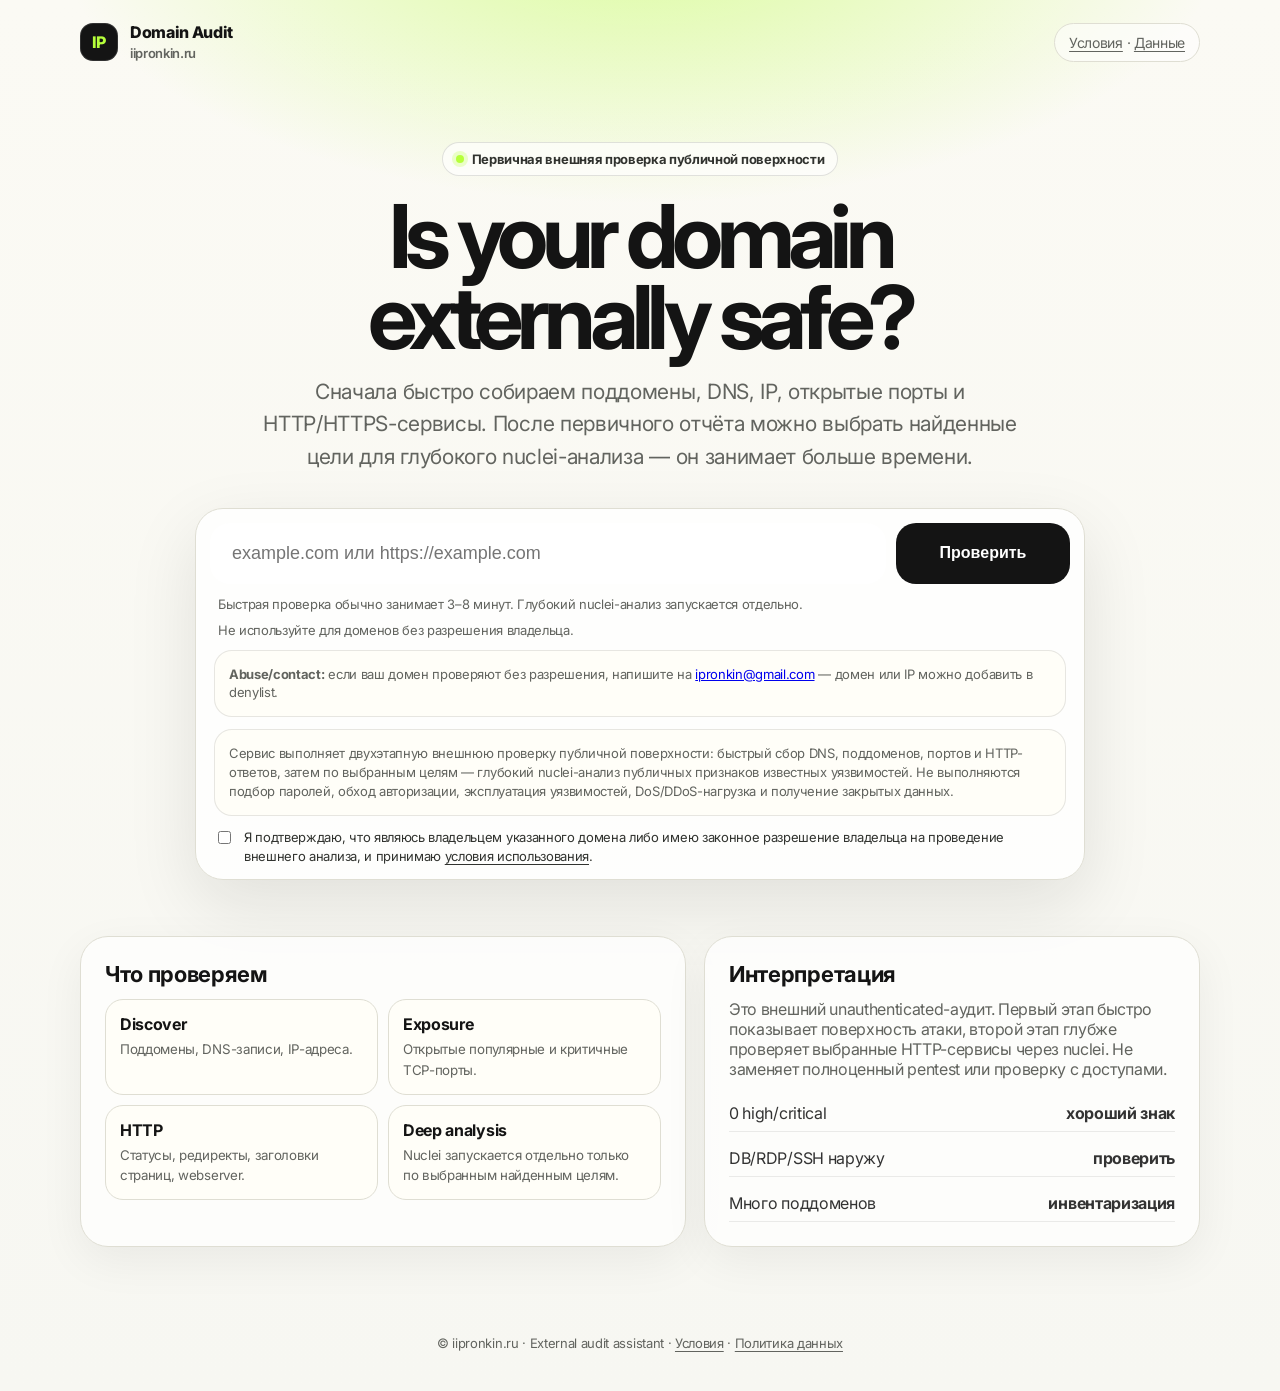
==== audit/index.html @ a6a46a80 "Make TXT report export persistent" ====
<!doctype html>
<html lang="ru">
<head>
  <meta charset="utf-8" />
  <meta name="viewport" content="width=device-width, initial-scale=1" />
  <title>External Domain Audit | iipronkin.ru</title>
  <meta name="description" content="Двухэтапная внешняя проверка: быстрый анализ доменов, портов и HTTP-сервисов, затем глубокий nuclei-анализ выбранных целей." />
  <meta name="robots" content="noindex,nofollow" />
  <link rel="icon" href="/favicon.svg" type="image/svg+xml" />
  <link rel="preconnect" href="https://fonts.googleapis.com">
  <link rel="preconnect" href="https://fonts.gstatic.com" crossorigin>
  <link href="https://fonts.googleapis.com/css2?family=Inter:wght@400;500;600;700;800;900&display=swap" rel="stylesheet">
  <style>
    :root{
      --bg:#f7f7f2; --ink:#141414; --muted:#62645f; --line:#dfded3; --soft:#fffef8;
      --accent:#b6ff3b; --accent2:#0f172a; --ok:#137a3f; --warn:#a36a00; --bad:#b42318;
      --shadow:0 24px 70px rgba(20,20,20,.10); --radius:28px; --radius2:18px;
    }
    *{box-sizing:border-box} body{margin:0;font-family:Inter,system-ui,-apple-system,Segoe UI,sans-serif;background:radial-gradient(900px 420px at 50% -5%,rgba(182,255,59,.46),transparent 65%),linear-gradient(180deg,#fbfaf4 0%,var(--bg) 100%);color:var(--ink);letter-spacing:-.02em}.wrap{width:min(1120px,calc(100% - 36px));margin:0 auto}.top{display:flex;align-items:center;justify-content:space-between;gap:16px;padding:22px 0}.brand{display:flex;align-items:center;gap:12px;font-weight:800;text-decoration:none;color:inherit}.mark{width:38px;height:38px;border-radius:13px;display:grid;place-items:center;background:var(--ink);color:var(--accent);box-shadow:inset 0 0 0 1px rgba(255,255,255,.12)}.pill{border:1px solid var(--line);border-radius:999px;padding:10px 14px;background:rgba(255,255,255,.55);color:var(--muted);font-size:14px}.hero{text-align:center;padding:58px 0 30px}.eyebrow{display:inline-flex;gap:8px;align-items:center;border:1px solid rgba(20,20,20,.12);border-radius:999px;padding:8px 13px;background:rgba(255,255,255,.65);color:#31332f;font-weight:700;font-size:13px}.dot{width:8px;height:8px;border-radius:99px;background:var(--accent);box-shadow:0 0 0 4px rgba(182,255,59,.26)}h1{font-size:clamp(44px,8vw,88px);line-height:.92;margin:20px auto 18px;max-width:920px;letter-spacing:-.075em}h1 span{display:block}.lead{max-width:760px;margin:0 auto;color:var(--muted);font-size:clamp(17px,2vw,21px);line-height:1.55}.scanner{max-width:890px;margin:34px auto 0;background:rgba(255,255,255,.82);border:1px solid var(--line);border-radius:var(--radius);box-shadow:var(--shadow);padding:14px}.form{display:flex;gap:10px}.input{flex:1;border:0;background:#fff;border-radius:20px;padding:20px 22px;font-size:18px;outline:1px solid transparent;color:var(--ink);min-width:0}.input:focus{outline-color:rgba(20,20,20,.18)}.btn{border:0;border-radius:20px;background:var(--ink);color:white;padding:0 24px;font-weight:800;font-size:16px;cursor:pointer;min-width:174px}.btn:hover{transform:translateY(-1px)}.btn:disabled{opacity:.58;cursor:not-allowed;transform:none}.hint{display:flex;justify-content:space-between;gap:10px;flex-wrap:wrap;color:var(--muted);font-size:13px;margin:12px 8px 2px}.grid{display:grid;grid-template-columns:1.1fr .9fr;gap:18px;margin:26px 0 60px}.card{background:rgba(255,255,255,.72);border:1px solid var(--line);border-radius:var(--radius);padding:24px;box-shadow:0 14px 46px rgba(20,20,20,.06)}.card h2{font-size:22px;margin:0 0 12px}.checks{display:grid;grid-template-columns:repeat(2,minmax(0,1fr));gap:10px}.check{border:1px solid var(--line);border-radius:18px;padding:14px;background:var(--soft)}.check b{display:block;margin-bottom:4px}.check small{color:var(--muted);line-height:1.4}.result{display:none;margin-top:18px;text-align:left}.result.show{display:block}.status{display:flex;align-items:center;justify-content:space-between;gap:12px;border:1px solid var(--line);border-radius:22px;background:var(--soft);padding:16px;margin-bottom:14px}.badge{border-radius:999px;padding:8px 11px;font-weight:800;font-size:12px;background:#ecebe0;color:#35362f}.badge.ok{background:#dff8e8;color:var(--ok)}.badge.run{background:#fff1c2;color:var(--warn)}.badge.bad{background:#ffe0dc;color:var(--bad)}.riskbox{border:2px solid #ff5a4f;background:linear-gradient(180deg,#fff0ee,#ffe0dc);border-radius:22px;padding:16px;margin:14px 0;color:#7a140d}.riskbox.warn{border-color:#f0b429;background:linear-gradient(180deg,#fff8e1,#fff1c2);color:#6f4500}.riskbox h3{margin:0 0 8px;font-size:18px}.riskbox ul{margin:8px 0 0;padding-left:18px}.runbox{border:2px solid #f0b429;background:linear-gradient(180deg,#fff8e1,#fff1c2);border-radius:22px;padding:16px;margin:14px 0;color:#4d3300}.runhead{display:flex;align-items:center;gap:10px;font-weight:900;font-size:18px}.spinner{width:18px;height:18px;border-radius:50%;border:3px solid rgba(20,20,20,.18);border-top-color:#141414;animation:spin .9s linear infinite}.progress{height:12px;border-radius:999px;background:rgba(20,20,20,.10);overflow:hidden;margin:14px 0 10px}.bar{height:100%;width:18%;min-width:18%;border-radius:999px;background:#141414;animation:movebar 1.4s ease-in-out infinite}.runmeta{display:grid;grid-template-columns:repeat(3,minmax(0,1fr));gap:8px;margin-top:12px}.runmeta div{border:1px solid rgba(20,20,20,.10);border-radius:14px;background:rgba(255,255,255,.46);padding:10px}.runmeta b{display:block}.runmeta span{font-size:12px;color:#6f4500}@keyframes spin{to{transform:rotate(360deg)}}@keyframes movebar{0%{transform:translateX(-80%)}50%{transform:translateX(210%)}100%{transform:translateX(520%)}}.riskbox li{margin:5px 0}.metrics{display:grid;grid-template-columns:repeat(3,minmax(0,1fr));gap:10px}.metric{background:#fff;border:1px solid var(--line);border-radius:18px;padding:14px}.metric strong{display:block;font-size:26px}.metric span{color:var(--muted);font-size:13px}.list{margin:14px 0 0;padding:0;list-style:none;display:grid;gap:8px}.list li{display:flex;justify-content:space-between;gap:12px;border-bottom:1px solid rgba(20,20,20,.08);padding:8px 0;color:#333}.mono{font-family:ui-monospace,SFMono-Regular,Menlo,monospace;font-size:13px;color:var(--muted);word-break:break-all}.log{max-height:170px;overflow:auto;white-space:pre-wrap;background:#11140f;color:#d8ffd1;border-radius:18px;padding:14px;font-family:ui-monospace,SFMono-Regular,Menlo,monospace;font-size:12px;line-height:1.5}.legal-note{margin:12px 4px 0;padding:14px;border:1px solid rgba(20,20,20,.1);border-radius:18px;background:#fffef8;color:var(--muted);font-size:13px;line-height:1.45;text-align:left}.agree{display:flex;gap:10px;align-items:flex-start;margin:12px 4px 0;color:#31332f;font-size:13px;line-height:1.45;text-align:left}.agree input{margin-top:3px;accent-color:#141414}.agree a,.footer a,.pill a{color:inherit;text-decoration:underline;text-underline-offset:3px}.footer{color:var(--muted);font-size:13px;text-align:center;padding:28px 0 40px}@media(max-width:820px){.form{flex-direction:column}.btn{height:58px}.grid{grid-template-columns:1fr}.checks,.metrics{grid-template-columns:1fr}h1{font-size:48px}.top{align-items:flex-start}.pill{display:none}}
  .deepbox{border:1px solid rgba(20,20,20,.12);background:#fff;border-radius:22px;padding:16px;margin:14px 0}.deepbox h3{margin:0 0 8px;font-size:18px}.deepbox p{color:var(--muted);margin:0 0 12px;line-height:1.45}.candidates{display:grid;gap:8px}.candidate{display:flex;align-items:flex-start;gap:12px;border:1px solid var(--line);border-radius:16px;padding:12px;background:var(--soft);cursor:pointer}.candidate:hover{border-color:rgba(20,20,20,.28)}.candidate input{margin-top:3px;accent-color:#141414}.candidate small{display:block;color:var(--muted);margin-top:3px;word-break:break-word}.deepactions{display:flex;align-items:center;justify-content:space-between;gap:12px;flex-wrap:wrap;margin-top:14px}.deepbtn{border:0;border-radius:14px;background:var(--accent2);color:white;padding:12px 14px;font-weight:800;cursor:pointer;white-space:nowrap}.deepbtn:disabled{opacity:.55;cursor:not-allowed}.selecthint{font-size:13px;color:var(--muted)}.reportactions{display:flex;gap:10px;flex-wrap:wrap;margin:14px 0}.downloadbtn{display:inline-flex;align-items:center;justify-content:center;border-radius:14px;background:#141414;color:#fff;text-decoration:none;padding:12px 14px;font-weight:800}.downloadbtn:hover{transform:translateY(-1px)}.deeptargets{border:1px solid rgba(20,20,20,.10);border-radius:18px;background:#fff;padding:12px;margin:12px 0}.deeptargets b{display:block;margin-bottom:8px}.deeptargets ul{margin:0;padding-left:18px}.deeptargets li{margin:4px 0;word-break:break-all}.findings{border:1px solid var(--line);border-radius:18px;padding:12px;background:#fff;margin:12px 0}.findings h3{margin:0 0 8px;font-size:17px}.findings li{justify-content:flex-start}.modebadge{background:#e7f0ff;color:#183b73}</style>
</head>
<body>
  <header class="wrap top">
    <a class="brand" href="https://iipronkin.ru/" target="_blank" rel="noopener"><div class="mark">IP</div><div>Domain Audit<br><span style="color:var(--muted);font-size:13px;font-weight:600">iipronkin.ru</span></div></a>
    <div class="pill"><a href="/terms">Условия</a> · <a href="/privacy">Данные</a></div>
  </header>
  <main class="wrap">
    <section class="hero">
      <div class="eyebrow"><span class="dot"></span> Первичная внешняя проверка публичной поверхности</div>
      <h1><span>Is your domain</span><span>externally safe?</span></h1>
      <p class="lead">Сначала быстро собираем поддомены, DNS, IP, открытые порты и HTTP/HTTPS-сервисы. После первичного отчёта можно выбрать найденные цели для глубокого nuclei-анализа — он занимает больше времени.</p>
      <div class="scanner">
        <form class="form" id="scanForm">
          <input class="input" id="domainInput" autocomplete="off" spellcheck="false" placeholder="example.com или https://example.com" />
          <button class="btn" id="scanBtn" type="submit">Проверить</button>
        </form>
        <div class="hint"><span>Быстрая проверка обычно занимает 3–8 минут. Глубокий nuclei-анализ запускается отдельно.</span><span>Не используйте для доменов без разрешения владельца.</span></div>
        <div class="legal-note"><b>Abuse/contact:</b> если ваш домен проверяют без разрешения, напишите на <a href="mailto:ipronkin@gmail.com">ipronkin@gmail.com</a> — домен или IP можно добавить в denylist.</div>
        <div class="legal-note">Сервис выполняет двухэтапную внешнюю проверку публичной поверхности: быстрый сбор DNS, поддоменов, портов и HTTP-ответов, затем по выбранным целям — глубокий nuclei-анализ публичных признаков известных уязвимостей. Не выполняются подбор паролей, обход авторизации, эксплуатация уязвимостей, DoS/DDoS-нагрузка и получение закрытых данных.</div>
        <label class="agree"><input id="termsCheck" type="checkbox" required><span>Я подтверждаю, что являюсь владельцем указанного домена либо имею законное разрешение владельца на проведение внешнего анализа, и принимаю <a href="/terms" target="_blank" rel="noopener">условия использования</a>.</span></label>
        <div class="result" id="result"></div>
      </div>
    </section>
    <section class="grid">
      <div class="card">
        <h2>Что проверяем</h2>
        <div class="checks">
          <div class="check"><b>Discover</b><small>Поддомены, DNS-записи, IP-адреса.</small></div>
          <div class="check"><b>Exposure</b><small>Открытые популярные и критичные TCP-порты.</small></div>
          <div class="check"><b>HTTP</b><small>Статусы, редиректы, заголовки страниц, webserver.</small></div>
          <div class="check"><b>Deep analysis</b><small>Nuclei запускается отдельно только по выбранным найденным целям.</small></div>
        </div>
      </div>
      <div class="card">
        <h2>Интерпретация</h2>
        <p style="color:var(--muted);margin-top:0">Это внешний unauthenticated-аудит. Первый этап быстро показывает поверхность атаки, второй этап глубже проверяет выбранные HTTP-сервисы через nuclei. Не заменяет полноценный pentest или проверку с доступами.</p>
        <ul class="list">
          <li><span>0 high/critical</span><b>хороший знак</b></li>
          <li><span>DB/RDP/SSH наружу</span><b>проверить</b></li>
          <li><span>Много поддоменов</span><b>инвентаризация</b></li>
        </ul>
      </div>
    </section>
  </main>
  <footer class="footer wrap">© iipronkin.ru · External audit assistant · <a href="/terms">Условия</a> · <a href="/privacy">Политика данных</a></footer>
  <script>
    const form = document.getElementById('scanForm');
    const input = document.getElementById('domainInput');
    const btn = document.getElementById('scanBtn');
    const termsCheck = document.getElementById('termsCheck');
    const result = document.getElementById('result');
    let timer = null;
    let activeJobId = localStorage.getItem('auditActiveJobId') || null;
    const esc = s => String(s ?? '').replace(/[&<>'"]/g, c => ({'&':'&amp;','<':'&lt;','>':'&gt;',"'":'&#39;','"':'&quot;'}[c]));
    const fmtDuration = iso => { if(!iso) return '—'; const sec = Math.max(0, Math.floor((Date.now() - new Date(iso).getTime()) / 1000)); const m = Math.floor(sec / 60); const s = sec % 60; return `${m}:${String(s).padStart(2,'0')}`; };
    const phaseLabel = phase => {
      const raw = String(phase || '').trim();
      if(!raw) return 'Подготовка проверки';
      if(raw.startsWith('{') || raw.startsWith('[') || raw.includes('httpx') || raw.includes('status_code') || raw.includes('content_length')) return 'Анализ HTTP/HTTPS-ответов';
      if(raw.includes('External audit started')) return 'Инициализация проверки';
      if(raw.includes('Output:')) return 'Подготовка рабочего отчёта';
      if(raw.includes('Collecting subdomains')) return 'Сбор публичных поддоменов';
      if(raw.includes('crt.sh error')) return 'Проверка публичных источников сертификатов';
      if(raw.includes('Resolving')) return 'Разрешение DNS-записей';
      if(raw.includes('Scanning ports')) return 'Проверка открытых сетевых портов';
      if(raw.includes('Nmap') || raw.includes('Service detection')) return 'Определение доступных сетевых сервисов';
      if(raw.includes('Probing HTTP')) return 'Проверка HTTP/HTTPS-сервисов';
      if(raw.includes('Crawling')) return 'Сбор публичных web-страниц';
      if(raw.toLowerCase().includes('nuclei')) return 'Поиск публичных признаков уязвимостей';
      if(raw.includes('Writing summary')) return 'Формирование итогового отчёта';
      if(raw.includes('Done')) return 'Проверка завершена';
      if(/^[\w.-]+:\d+$/.test(raw)) return 'Фиксация открытых сетевых портов';
      if(raw.length > 90) return 'Выполняется очередной этап внешней проверки';
      return raw.replace(/^\[\+\]\s*/, '');
    };
    function render(data){
      result.classList.add('show');
      const queued = data.status === 'queued';
      const running = data.status === 'running' || queued;
      const failed = data.status === 'failed';
      const denied = data.denylisted === true;
      const c = data.counts || {};
      const http = (data.http || []).slice(0,5).map(x => `<li><span>${esc(x.url)}</span><b>${esc(x.status_code || '')}</b></li>`).join('');
      const exposure = data.exposure || {};
      const critical = exposure.critical || [];
      const warnings = exposure.warnings || [];
      const riskItems = (critical.length ? critical : warnings).slice(0,8).map(x => `<li><b>${esc(x.evidence)}</b> — ${esc(x.service)}</li>`).join('');
      const riskBox = critical.length ? `<div class="riskbox"><h3>⚠️ Критичные внешние экспозиции: ${critical.length}</h3><div>Значение nuclei может быть 0, но открытые RDP/SMB/RPC/БД считаются критичными внешними экспозициями. Эти сервисы не стоит держать доступными из интернета без VPN/ACL/дополнительной защиты.</div><ul>${riskItems}</ul></div>` : warnings.length ? `<div class="riskbox warn"><h3>⚠️ Потенциально рискованные сервисы: ${warnings.length}</h3><ul>${riskItems}</ul></div>` : '';
      const ports = (data.ports || []).slice(0,10).map(x => `<li><span class="mono">${esc(x)}</span><b>open</b></li>`).join('');
      const statusClass = denied ? 'run' : failed ? 'bad' : running ? 'run' : critical.length ? 'bad' : warnings.length ? 'run' : 'ok';
      const statusText = denied ? 'DENYLIST' : failed ? 'ERROR' : queued ? 'QUEUED' : running ? 'RUNNING' : critical.length ? 'CRITICAL' : warnings.length ? 'WARNING' : 'DONE';
      const modeText = data.mode === 'deep' ? 'DEEP NUCLEI' : data.mode === 'quick' ? 'QUICK' : '';
      const candidates = (data.candidates || []).slice(0,12);
      const candidatesBox = (!running && !failed && data.mode === 'quick' && candidates.length) ? `<div class="deepbox" data-domain="${esc(data.domain)}"><h3>Этап 2 — глубокий nuclei-анализ выбранных целей</h3><p>Ниже найденные домены/порты HTTP/HTTPS. Отметьте один или несколько нужных сервисов и нажмите «Проверить выбранные через nuclei». Nuclei будет проверять только отмеченные чекбоксами цели. Выбор галочками ничего не запускает — запуск начнётся только после отдельного подтверждения кнопкой ниже.</p><div class="candidates">${candidates.map(x => `<label class="candidate"><input type="checkbox" class="targetcheck" value="${esc(x.url)}"><span><b>${esc(x.url)}</b>${x.details ? `<small>${esc(x.details)}</small>` : ''}</span></label>`).join('')}</div><div class="deepactions"><span class="selecthint"><b class="selectedCount">0</b> выбрано из ${esc(candidates.length)}. Проверяются только отмеченные цели.</span><button class="deepbtn" data-domain="${esc(data.domain)}" disabled>Запустить nuclei для выбранных</button></div></div>` : '';
      const findingsBox = (data.nucleiFindingsText || []).length ? `<div class="findings"><h3>nuclei high/critical</h3><ul class="list">${data.nucleiFindingsText.map(x => `<li><span class="mono">${esc(x)}</span></li>`).join('')}</ul></div>` : '';
      const reportBox = (data.status === 'done' && data.jobId) ? `<div class="reportactions"><a class="downloadbtn" href="/api/report.txt?jobId=${encodeURIComponent(data.jobId)}&domain=${encodeURIComponent(data.domain || '')}&timestamp=${encodeURIComponent(data.timestamp || '')}" target="_blank" rel="noopener">Скачать подробный TXT-отчёт</a></div>` : '';
      const deepTargets = data.deepTargets || (data.deepTarget ? [data.deepTarget] : []);
      const deepTargetsBox = (data.mode === 'deep' && deepTargets.length) ? `<div class="deeptargets"><b>Выбранные цели для углубленной проверки nuclei:</b><ul>${deepTargets.map(x => `<li class="mono">${esc(x)}</li>`).join('')}</ul></div>` : '';
      const activeBox = queued ? `<div class="runbox"><div class="runhead"><span class="spinner"></span>Задача поставлена в очередь</div>${deepTargetsBox}<div class="progress"><div class="bar"></div></div><div>Проверка начнётся автоматически, когда освободится один из 3 потоков.</div><div class="runmeta"><div><b>${esc(data.position || '—')}</b><span>позиция</span></div><div><b>${esc(data.runningCount || 0)}/${esc(data.maxConcurrent || 3)}</b><span>потоки заняты</span></div><div><b>${esc(fmtDuration(data.createdAt))}</b><span>в очереди</span></div></div></div>` : (data.status === 'running' ? `<div class="runbox"><div class="runhead"><span class="spinner"></span>Проверка выполняется</div>${deepTargetsBox}<div class="progress"><div class="bar"></div></div><div><b>Текущий этап:</b> ${esc(phaseLabel(data.phase))}</div><div class="runmeta"><div><b>${esc(fmtDuration(data.startedAt))}</b><span>прошло</span></div><div><b>${data.mode === 'deep' ? 'дольше' : '3–8 мин'}</b><span>обычно</span></div><div><b>${esc(data.runningCount || 1)}/${esc(data.maxConcurrent || 3)}</b><span>потоки заняты</span></div></div><p class="mono">Страница обновляет статус автоматически. Можно оставить вкладку открытой.</p></div>` : (deepTargetsBox || ''));
      result.innerHTML = `
        <div class="status"><div><b>${esc(data.domain || 'domain')}</b><div class="mono">${esc(data.message || (data.phase ? phaseLabel(data.phase) : exposure.summary || ''))}</div></div><span><span class="badge modebadge">${esc(modeText)}</span> <span class="badge ${statusClass}">${statusText}</span></span></div>
        ${activeBox}
        ${riskBox}
        ${reportBox}
        ${findingsBox}
        ${candidatesBox}
        <div class="metrics">
          <div class="metric"><strong>${esc((c.criticalExposures ?? critical.length ?? 0) + (c.nucleiFindings ?? 0))}</strong><span>critical total</span></div>
          <div class="metric"><strong>${esc(c.criticalExposures ?? critical.length ?? '—')}</strong><span>critical exposed services</span></div>
          <div class="metric"><strong>${esc(c.nucleiFindings ?? '—')}</strong><span>nuclei high/critical</span></div>
        </div>
        ${(http || ports) ? `<ul class="list">${ports}${http}</ul>` : ''}
      `;
    }
    async function poll(jobId){
      if(!jobId) return;
      activeJobId = jobId;
      localStorage.setItem('auditActiveJobId', jobId);
      clearTimeout(timer);
      const r = await fetch(`/api/status?jobId=${encodeURIComponent(jobId)}&t=${Date.now()}`, {cache:'no-store'});
      const data = await r.json(); render(data);
      if(data.status === 'running' || data.status === 'queued') {
        btn.disabled = true;
        btn.textContent = data.status === 'queued' ? 'В очереди…' : 'Проверяю…';
        timer = setTimeout(() => poll(jobId), document.hidden ? 10000 : 3000);
      } else {
        localStorage.removeItem('auditActiveJobId');
        activeJobId = null;
        btn.disabled = false;
        btn.textContent = 'Проверить';
      }
    }
    function refreshActive(){ if(activeJobId) poll(activeJobId).catch(()=>{}); }
    document.addEventListener('visibilitychange', () => { if(!document.hidden) refreshActive(); });
    window.addEventListener('focus', refreshActive);
    window.addEventListener('pageshow', refreshActive);

    result.addEventListener('change', e => {
      if(!e.target.classList.contains('targetcheck')) return;
      const box = e.target.closest('.deepbox');
      const selected = [...box.querySelectorAll('.targetcheck:checked')];
      box.querySelector('.selectedCount').textContent = selected.length;
      box.querySelector('.deepbtn').disabled = selected.length === 0;
    });
    result.addEventListener('click', async e => {
      const b = e.target.closest('.deepbtn');
      if(!b) return;
      const box = b.closest('.deepbox');
      const targets = [...box.querySelectorAll('.targetcheck:checked')].map(x => x.value);
      if(!targets.length) return;
      if(!confirm(`Запустить глубокий nuclei-анализ только для выбранных целей: ${targets.length}? Это может занять больше времени.`)) return;
      if(!termsCheck.checked) { render({status:'failed', domain:b.dataset.domain, message:'Для глубокого анализа нужно принять условия использования.'}); return; }
      clearTimeout(timer);
      document.querySelectorAll('.deepbtn,.targetcheck').forEach(x => x.disabled = true);
      btn.disabled = true;
      btn.textContent = 'Запускаю nuclei…';
      try{
        const r = await fetch('/api/deep-scan', {method:'POST', headers:{'content-type':'application/json'}, body:JSON.stringify({domain:b.dataset.domain, targets, confirmDeep:true, acceptTerms:termsCheck.checked})});
        const data = await r.json(); render(data);
        if(!r.ok) throw new Error(data.message || 'Ошибка запуска глубокого анализа');
        if(data.jobId) { activeJobId = data.jobId; localStorage.setItem('auditActiveJobId', data.jobId); poll(data.jobId); }
      }catch(err){ render({status:'failed', domain:b.dataset.domain, message:err.message}); btn.disabled = false; btn.textContent = 'Проверить'; }
    });
    form.addEventListener('submit', async e => {
      e.preventDefault(); clearTimeout(timer); btn.disabled = true; btn.textContent = 'Запускаю…';
      try{
        const r = await fetch('/api/scan', {method:'POST', headers:{'content-type':'application/json'}, body:JSON.stringify({domain: input.value, acceptTerms: termsCheck.checked})});
        const data = await r.json(); render(data);
        if(!r.ok) throw new Error(data.message || 'Ошибка запуска');
        if(data.jobId) { activeJobId = data.jobId; localStorage.setItem('auditActiveJobId', data.jobId); poll(data.jobId); } else btn.disabled = false, btn.textContent = 'Проверить';
      }catch(err){ render({status:'failed', domain:input.value, message:err.message}); btn.disabled = false; btn.textContent = 'Проверить'; }
    });
    if(activeJobId) { btn.disabled = true; btn.textContent = 'Обновляю…'; poll(activeJobId).catch(() => { btn.disabled = false; btn.textContent = 'Проверить'; }); }
  </script>
</body>
</html>
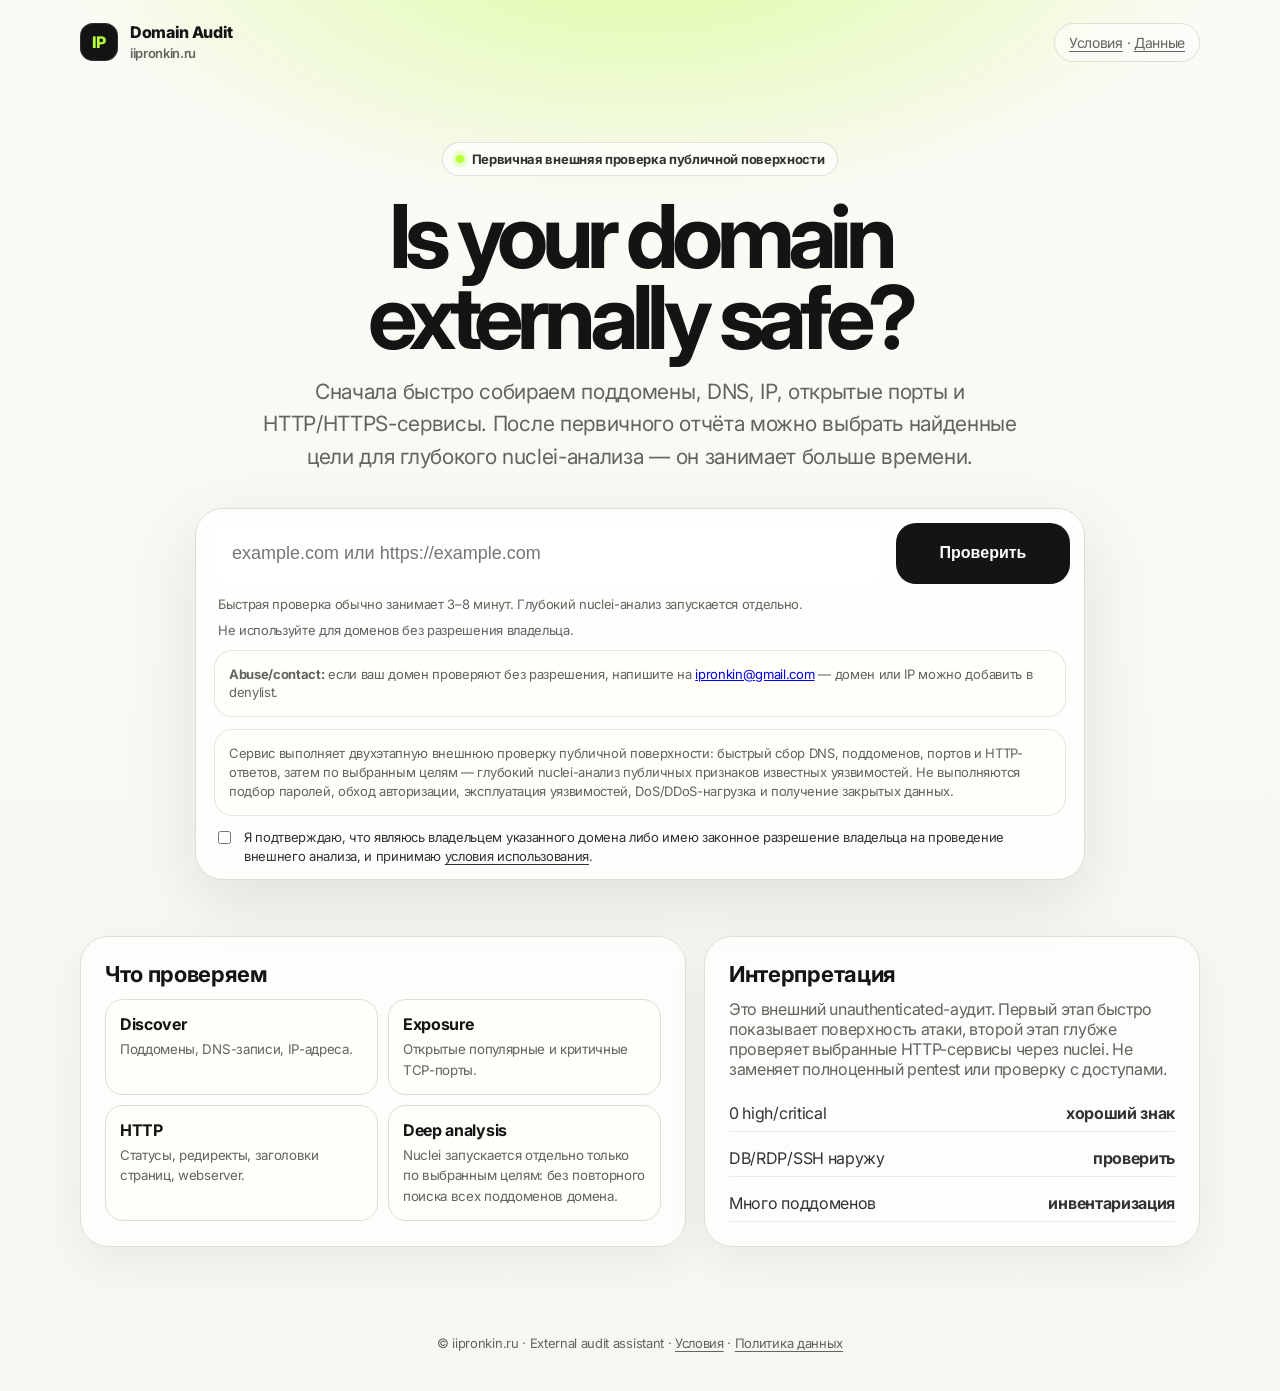
==== commit c93a312e: "Clarify targeted nuclei audit scope" ====
--- a/audit/index.html
+++ b/audit/index.html
@@ -48,7 +48,7 @@
           <div class="check"><b>Discover</b><small>Поддомены, DNS-записи, IP-адреса.</small></div>
           <div class="check"><b>Exposure</b><small>Открытые популярные и критичные TCP-порты.</small></div>
           <div class="check"><b>HTTP</b><small>Статусы, редиректы, заголовки страниц, webserver.</small></div>
-          <div class="check"><b>Deep analysis</b><small>Nuclei запускается отдельно только по выбранным найденным целям.</small></div>
+          <div class="check"><b>Deep analysis</b><small>Nuclei запускается отдельно только по выбранным целям: без повторного поиска всех поддоменов домена.</small></div>
         </div>
       </div>
       <div class="card">
@@ -111,7 +111,7 @@
       const statusText = denied ? 'DENYLIST' : failed ? 'ERROR' : queued ? 'QUEUED' : running ? 'RUNNING' : critical.length ? 'CRITICAL' : warnings.length ? 'WARNING' : 'DONE';
       const modeText = data.mode === 'deep' ? 'DEEP NUCLEI' : data.mode === 'quick' ? 'QUICK' : '';
       const candidates = (data.candidates || []).slice(0,12);
-      const candidatesBox = (!running && !failed && data.mode === 'quick' && candidates.length) ? `<div class="deepbox" data-domain="${esc(data.domain)}"><h3>Этап 2 — глубокий nuclei-анализ выбранных целей</h3><p>Ниже найденные домены/порты HTTP/HTTPS. Отметьте один или несколько нужных сервисов и нажмите «Проверить выбранные через nuclei». Nuclei будет проверять только отмеченные чекбоксами цели. Выбор галочками ничего не запускает — запуск начнётся только после отдельного подтверждения кнопкой ниже.</p><div class="candidates">${candidates.map(x => `<label class="candidate"><input type="checkbox" class="targetcheck" value="${esc(x.url)}"><span><b>${esc(x.url)}</b>${x.details ? `<small>${esc(x.details)}</small>` : ''}</span></label>`).join('')}</div><div class="deepactions"><span class="selecthint"><b class="selectedCount">0</b> выбрано из ${esc(candidates.length)}. Проверяются только отмеченные цели.</span><button class="deepbtn" data-domain="${esc(data.domain)}" disabled>Запустить nuclei для выбранных</button></div></div>` : '';
+      const candidatesBox = (!running && !failed && data.mode === 'quick' && candidates.length) ? `<div class="deepbox" data-domain="${esc(data.domain)}"><h3>Этап 2 — глубокий nuclei-анализ выбранных целей</h3><p>Ниже найденные домены/порты HTTP/HTTPS. Отметьте один или несколько нужных сервисов и нажмите «Проверить выбранные через nuclei». Nuclei будет проверять только отмеченные чекбоксами цели, без повторного расширения scope на весь домен. Выбор галочками ничего не запускает — запуск начнётся только после отдельного подтверждения кнопкой ниже.</p><div class="candidates">${candidates.map(x => `<label class="candidate"><input type="checkbox" class="targetcheck" value="${esc(x.url)}"><span><b>${esc(x.url)}</b>${x.details ? `<small>${esc(x.details)}</small>` : ''}</span></label>`).join('')}</div><div class="deepactions"><span class="selecthint"><b class="selectedCount">0</b> выбрано из ${esc(candidates.length)}. Проверяются только отмеченные цели.</span><button class="deepbtn" data-domain="${esc(data.domain)}" disabled>Запустить nuclei для выбранных</button></div></div>` : '';
       const findingsBox = (data.nucleiFindingsText || []).length ? `<div class="findings"><h3>nuclei high/critical</h3><ul class="list">${data.nucleiFindingsText.map(x => `<li><span class="mono">${esc(x)}</span></li>`).join('')}</ul></div>` : '';
       const reportBox = (data.status === 'done' && data.jobId) ? `<div class="reportactions"><a class="downloadbtn" href="/api/report.txt?jobId=${encodeURIComponent(data.jobId)}&domain=${encodeURIComponent(data.domain || '')}&timestamp=${encodeURIComponent(data.timestamp || '')}" target="_blank" rel="noopener">Скачать подробный TXT-отчёт</a></div>` : '';
       const deepTargets = data.deepTargets || (data.deepTarget ? [data.deepTarget] : []);
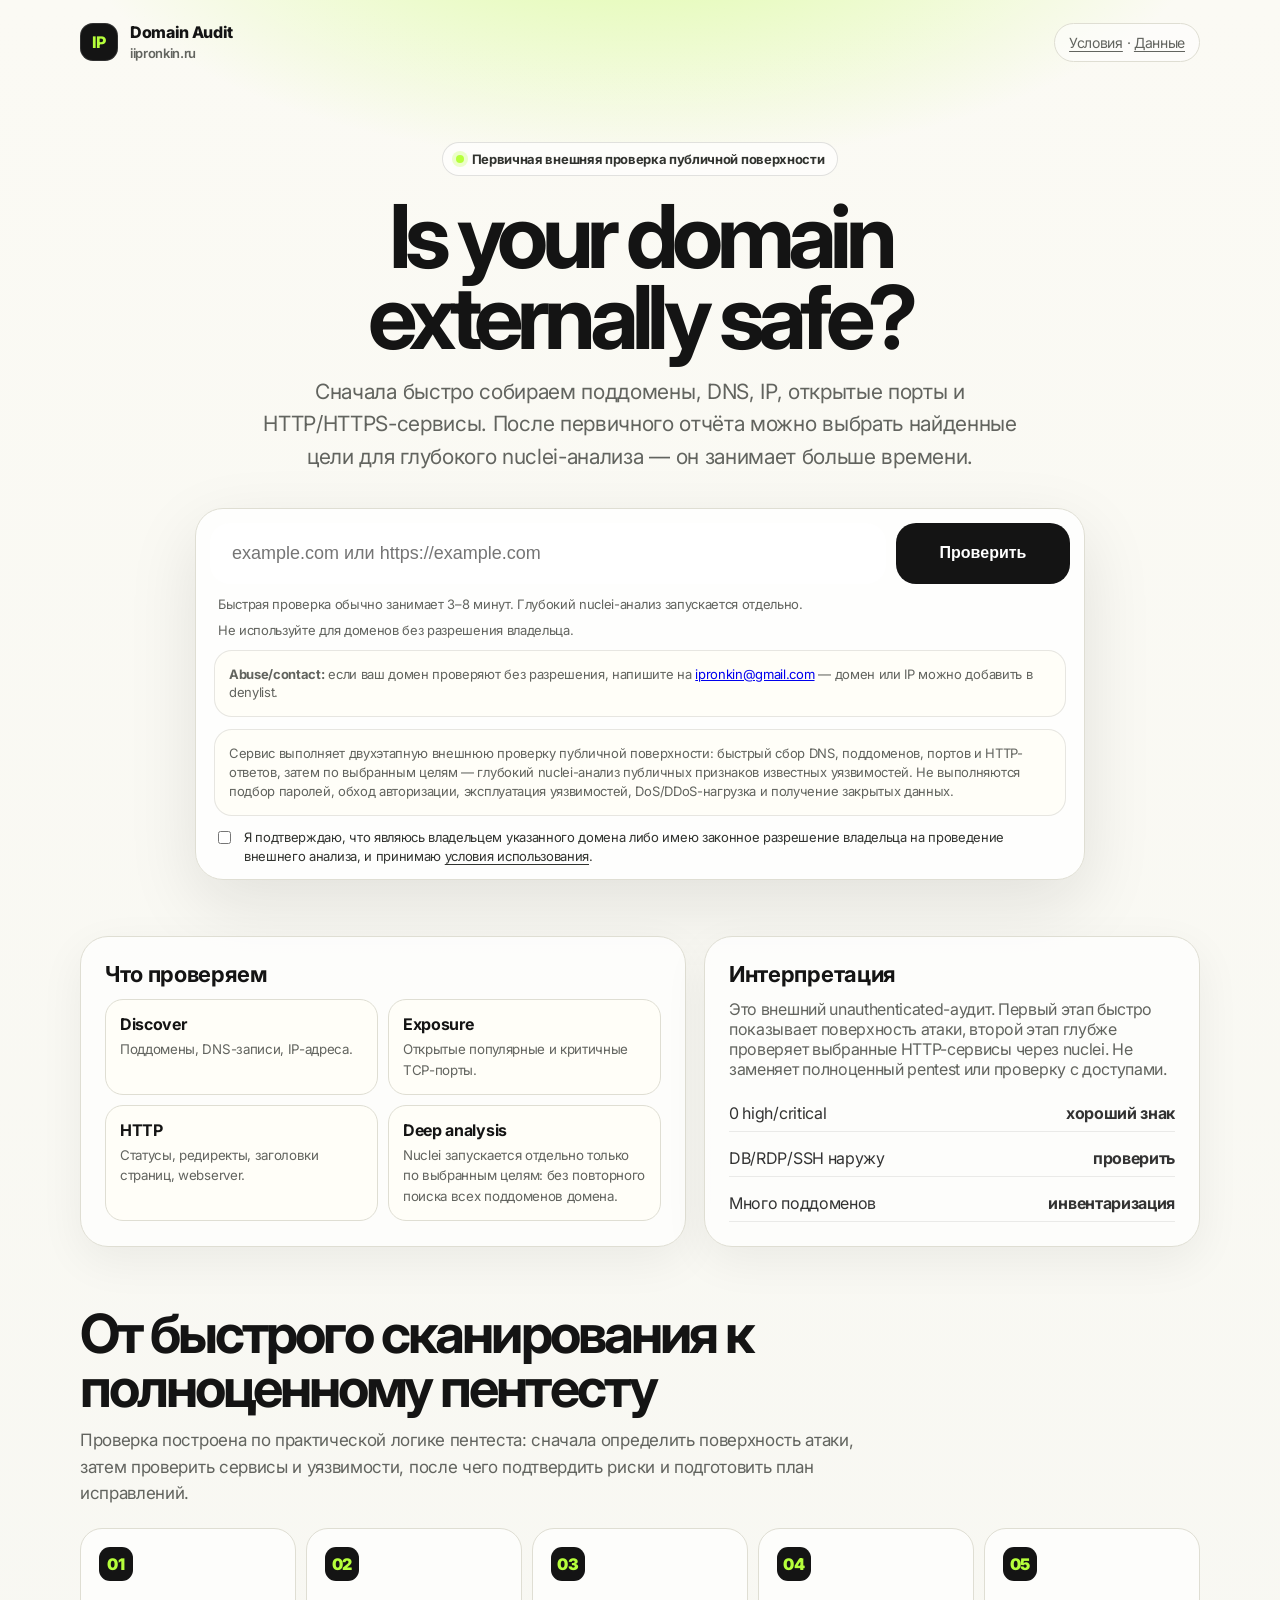
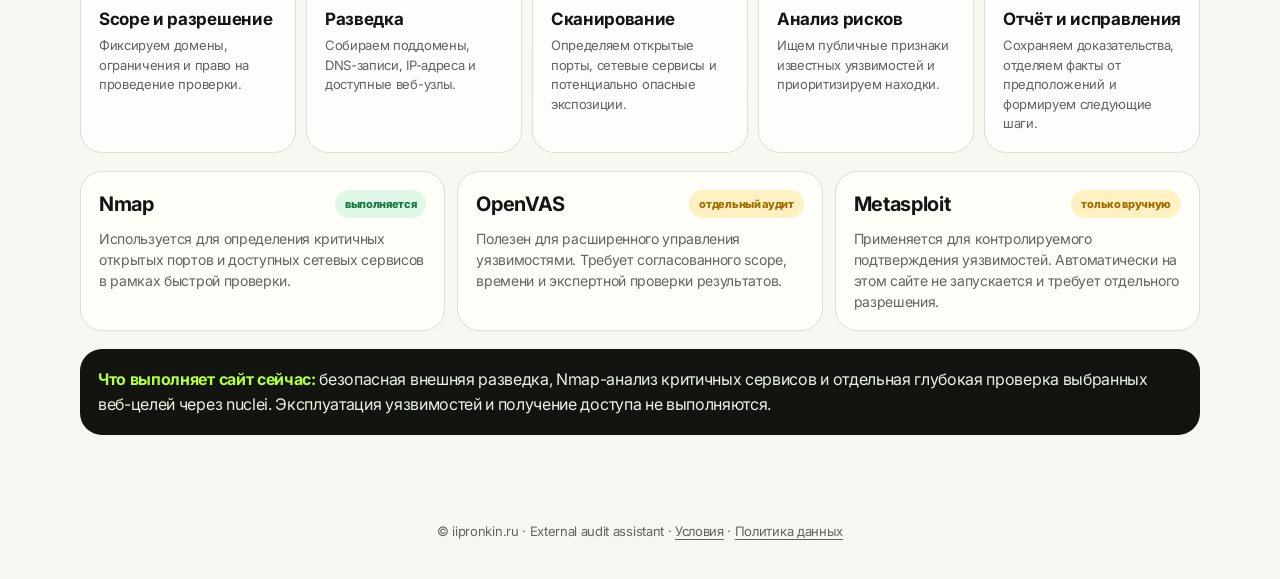
==== commit fe163e41: "Add pentest methodology section to audit site" ====
--- a/audit/index.html
+++ b/audit/index.html
@@ -4,7 +4,7 @@
   <meta charset="utf-8" />
   <meta name="viewport" content="width=device-width, initial-scale=1" />
   <title>External Domain Audit | iipronkin.ru</title>
-  <meta name="description" content="Двухэтапная внешняя проверка: быстрый анализ доменов, портов и HTTP-сервисов, затем глубокий nuclei-анализ выбранных целей." />
+  <meta name="description" content="Внешний аудит домена по этапам пентеста: разведка, Nmap-анализ сервисов, проверка веб-уязвимостей и понятный отчёт." />
   <meta name="robots" content="noindex,nofollow" />
   <link rel="icon" href="/favicon.svg" type="image/svg+xml" />
   <link rel="preconnect" href="https://fonts.googleapis.com">
@@ -16,7 +16,7 @@
       --accent:#b6ff3b; --accent2:#0f172a; --ok:#137a3f; --warn:#a36a00; --bad:#b42318;
       --shadow:0 24px 70px rgba(20,20,20,.10); --radius:28px; --radius2:18px;
     }
-    *{box-sizing:border-box} body{margin:0;font-family:Inter,system-ui,-apple-system,Segoe UI,sans-serif;background:radial-gradient(900px 420px at 50% -5%,rgba(182,255,59,.46),transparent 65%),linear-gradient(180deg,#fbfaf4 0%,var(--bg) 100%);color:var(--ink);letter-spacing:-.02em}.wrap{width:min(1120px,calc(100% - 36px));margin:0 auto}.top{display:flex;align-items:center;justify-content:space-between;gap:16px;padding:22px 0}.brand{display:flex;align-items:center;gap:12px;font-weight:800;text-decoration:none;color:inherit}.mark{width:38px;height:38px;border-radius:13px;display:grid;place-items:center;background:var(--ink);color:var(--accent);box-shadow:inset 0 0 0 1px rgba(255,255,255,.12)}.pill{border:1px solid var(--line);border-radius:999px;padding:10px 14px;background:rgba(255,255,255,.55);color:var(--muted);font-size:14px}.hero{text-align:center;padding:58px 0 30px}.eyebrow{display:inline-flex;gap:8px;align-items:center;border:1px solid rgba(20,20,20,.12);border-radius:999px;padding:8px 13px;background:rgba(255,255,255,.65);color:#31332f;font-weight:700;font-size:13px}.dot{width:8px;height:8px;border-radius:99px;background:var(--accent);box-shadow:0 0 0 4px rgba(182,255,59,.26)}h1{font-size:clamp(44px,8vw,88px);line-height:.92;margin:20px auto 18px;max-width:920px;letter-spacing:-.075em}h1 span{display:block}.lead{max-width:760px;margin:0 auto;color:var(--muted);font-size:clamp(17px,2vw,21px);line-height:1.55}.scanner{max-width:890px;margin:34px auto 0;background:rgba(255,255,255,.82);border:1px solid var(--line);border-radius:var(--radius);box-shadow:var(--shadow);padding:14px}.form{display:flex;gap:10px}.input{flex:1;border:0;background:#fff;border-radius:20px;padding:20px 22px;font-size:18px;outline:1px solid transparent;color:var(--ink);min-width:0}.input:focus{outline-color:rgba(20,20,20,.18)}.btn{border:0;border-radius:20px;background:var(--ink);color:white;padding:0 24px;font-weight:800;font-size:16px;cursor:pointer;min-width:174px}.btn:hover{transform:translateY(-1px)}.btn:disabled{opacity:.58;cursor:not-allowed;transform:none}.hint{display:flex;justify-content:space-between;gap:10px;flex-wrap:wrap;color:var(--muted);font-size:13px;margin:12px 8px 2px}.grid{display:grid;grid-template-columns:1.1fr .9fr;gap:18px;margin:26px 0 60px}.card{background:rgba(255,255,255,.72);border:1px solid var(--line);border-radius:var(--radius);padding:24px;box-shadow:0 14px 46px rgba(20,20,20,.06)}.card h2{font-size:22px;margin:0 0 12px}.checks{display:grid;grid-template-columns:repeat(2,minmax(0,1fr));gap:10px}.check{border:1px solid var(--line);border-radius:18px;padding:14px;background:var(--soft)}.check b{display:block;margin-bottom:4px}.check small{color:var(--muted);line-height:1.4}.result{display:none;margin-top:18px;text-align:left}.result.show{display:block}.status{display:flex;align-items:center;justify-content:space-between;gap:12px;border:1px solid var(--line);border-radius:22px;background:var(--soft);padding:16px;margin-bottom:14px}.badge{border-radius:999px;padding:8px 11px;font-weight:800;font-size:12px;background:#ecebe0;color:#35362f}.badge.ok{background:#dff8e8;color:var(--ok)}.badge.run{background:#fff1c2;color:var(--warn)}.badge.bad{background:#ffe0dc;color:var(--bad)}.riskbox{border:2px solid #ff5a4f;background:linear-gradient(180deg,#fff0ee,#ffe0dc);border-radius:22px;padding:16px;margin:14px 0;color:#7a140d}.riskbox.warn{border-color:#f0b429;background:linear-gradient(180deg,#fff8e1,#fff1c2);color:#6f4500}.riskbox h3{margin:0 0 8px;font-size:18px}.riskbox ul{margin:8px 0 0;padding-left:18px}.runbox{border:2px solid #f0b429;background:linear-gradient(180deg,#fff8e1,#fff1c2);border-radius:22px;padding:16px;margin:14px 0;color:#4d3300}.runhead{display:flex;align-items:center;gap:10px;font-weight:900;font-size:18px}.spinner{width:18px;height:18px;border-radius:50%;border:3px solid rgba(20,20,20,.18);border-top-color:#141414;animation:spin .9s linear infinite}.progress{height:12px;border-radius:999px;background:rgba(20,20,20,.10);overflow:hidden;margin:14px 0 10px}.bar{height:100%;width:18%;min-width:18%;border-radius:999px;background:#141414;animation:movebar 1.4s ease-in-out infinite}.runmeta{display:grid;grid-template-columns:repeat(3,minmax(0,1fr));gap:8px;margin-top:12px}.runmeta div{border:1px solid rgba(20,20,20,.10);border-radius:14px;background:rgba(255,255,255,.46);padding:10px}.runmeta b{display:block}.runmeta span{font-size:12px;color:#6f4500}@keyframes spin{to{transform:rotate(360deg)}}@keyframes movebar{0%{transform:translateX(-80%)}50%{transform:translateX(210%)}100%{transform:translateX(520%)}}.riskbox li{margin:5px 0}.metrics{display:grid;grid-template-columns:repeat(3,minmax(0,1fr));gap:10px}.metric{background:#fff;border:1px solid var(--line);border-radius:18px;padding:14px}.metric strong{display:block;font-size:26px}.metric span{color:var(--muted);font-size:13px}.list{margin:14px 0 0;padding:0;list-style:none;display:grid;gap:8px}.list li{display:flex;justify-content:space-between;gap:12px;border-bottom:1px solid rgba(20,20,20,.08);padding:8px 0;color:#333}.mono{font-family:ui-monospace,SFMono-Regular,Menlo,monospace;font-size:13px;color:var(--muted);word-break:break-all}.log{max-height:170px;overflow:auto;white-space:pre-wrap;background:#11140f;color:#d8ffd1;border-radius:18px;padding:14px;font-family:ui-monospace,SFMono-Regular,Menlo,monospace;font-size:12px;line-height:1.5}.legal-note{margin:12px 4px 0;padding:14px;border:1px solid rgba(20,20,20,.1);border-radius:18px;background:#fffef8;color:var(--muted);font-size:13px;line-height:1.45;text-align:left}.agree{display:flex;gap:10px;align-items:flex-start;margin:12px 4px 0;color:#31332f;font-size:13px;line-height:1.45;text-align:left}.agree input{margin-top:3px;accent-color:#141414}.agree a,.footer a,.pill a{color:inherit;text-decoration:underline;text-underline-offset:3px}.footer{color:var(--muted);font-size:13px;text-align:center;padding:28px 0 40px}@media(max-width:820px){.form{flex-direction:column}.btn{height:58px}.grid{grid-template-columns:1fr}.checks,.metrics{grid-template-columns:1fr}h1{font-size:48px}.top{align-items:flex-start}.pill{display:none}}
+    *{box-sizing:border-box} body{margin:0;font-family:Inter,system-ui,-apple-system,Segoe UI,sans-serif;background:radial-gradient(900px 420px at 50% -5%,rgba(182,255,59,.46),transparent 65%),linear-gradient(180deg,#fbfaf4 0%,var(--bg) 100%);color:var(--ink);letter-spacing:-.02em}.wrap{width:min(1120px,calc(100% - 36px));margin:0 auto}.top{display:flex;align-items:center;justify-content:space-between;gap:16px;padding:22px 0}.brand{display:flex;align-items:center;gap:12px;font-weight:800;text-decoration:none;color:inherit}.mark{width:38px;height:38px;border-radius:13px;display:grid;place-items:center;background:var(--ink);color:var(--accent);box-shadow:inset 0 0 0 1px rgba(255,255,255,.12)}.pill{border:1px solid var(--line);border-radius:999px;padding:10px 14px;background:rgba(255,255,255,.55);color:var(--muted);font-size:14px}.hero{text-align:center;padding:58px 0 30px}.eyebrow{display:inline-flex;gap:8px;align-items:center;border:1px solid rgba(20,20,20,.12);border-radius:999px;padding:8px 13px;background:rgba(255,255,255,.65);color:#31332f;font-weight:700;font-size:13px}.dot{width:8px;height:8px;border-radius:99px;background:var(--accent);box-shadow:0 0 0 4px rgba(182,255,59,.26)}h1{font-size:clamp(44px,8vw,88px);line-height:.92;margin:20px auto 18px;max-width:920px;letter-spacing:-.075em}h1 span{display:block}.lead{max-width:760px;margin:0 auto;color:var(--muted);font-size:clamp(17px,2vw,21px);line-height:1.55}.scanner{max-width:890px;margin:34px auto 0;background:rgba(255,255,255,.82);border:1px solid var(--line);border-radius:var(--radius);box-shadow:var(--shadow);padding:14px}.form{display:flex;gap:10px}.input{flex:1;border:0;background:#fff;border-radius:20px;padding:20px 22px;font-size:18px;outline:1px solid transparent;color:var(--ink);min-width:0}.input:focus{outline-color:rgba(20,20,20,.18)}.btn{border:0;border-radius:20px;background:var(--ink);color:white;padding:0 24px;font-weight:800;font-size:16px;cursor:pointer;min-width:174px}.btn:hover{transform:translateY(-1px)}.btn:disabled{opacity:.58;cursor:not-allowed;transform:none}.hint{display:flex;justify-content:space-between;gap:10px;flex-wrap:wrap;color:var(--muted);font-size:13px;margin:12px 8px 2px}.grid{display:grid;grid-template-columns:1.1fr .9fr;gap:18px;margin:26px 0 60px}.card{background:rgba(255,255,255,.72);border:1px solid var(--line);border-radius:var(--radius);padding:24px;box-shadow:0 14px 46px rgba(20,20,20,.06)}.card h2{font-size:22px;margin:0 0 12px}.checks{display:grid;grid-template-columns:repeat(2,minmax(0,1fr));gap:10px}.check{border:1px solid var(--line);border-radius:18px;padding:14px;background:var(--soft)}.check b{display:block;margin-bottom:4px}.check small{color:var(--muted);line-height:1.4}.method{margin:0 0 60px}.sectionhead{max-width:800px;margin:0 0 22px}.sectionhead h2{font-size:clamp(32px,5vw,54px);line-height:1;margin:0 0 12px;letter-spacing:-.055em}.sectionhead p{margin:0;color:var(--muted);font-size:17px;line-height:1.55}.stages{display:grid;grid-template-columns:repeat(5,minmax(0,1fr));gap:10px}.stage{position:relative;border:1px solid var(--line);border-radius:22px;padding:18px;background:rgba(255,255,255,.72);min-height:190px}.stage-num{display:grid;place-items:center;width:34px;height:34px;border-radius:11px;background:var(--ink);color:var(--accent);font-weight:900;margin-bottom:28px}.stage h3{margin:0 0 7px;font-size:17px}.stage p{margin:0;color:var(--muted);font-size:13px;line-height:1.5}.toolmap{display:grid;grid-template-columns:repeat(3,minmax(0,1fr));gap:12px;margin-top:18px}.tool{border:1px solid var(--line);border-radius:22px;padding:18px;background:var(--soft)}.tooltop{display:flex;align-items:center;justify-content:space-between;gap:8px;margin-bottom:10px}.tool h3{margin:0;font-size:20px}.tool p{margin:0;color:var(--muted);font-size:14px;line-height:1.5}.tag{border-radius:999px;padding:7px 10px;font-weight:800;font-size:11px;white-space:nowrap}.tag.live{background:#dff8e8;color:var(--ok)}.tag.controlled{background:#fff1c2;color:var(--warn)}.scope-note{margin-top:18px;border-radius:22px;padding:18px;background:#11140f;color:#e9f1e4;line-height:1.55}.scope-note b{color:var(--accent)}.result{display:none;margin-top:18px;text-align:left}.result.show{display:block}.status{display:flex;align-items:center;justify-content:space-between;gap:12px;border:1px solid var(--line);border-radius:22px;background:var(--soft);padding:16px;margin-bottom:14px}.badge{border-radius:999px;padding:8px 11px;font-weight:800;font-size:12px;background:#ecebe0;color:#35362f}.badge.ok{background:#dff8e8;color:var(--ok)}.badge.run{background:#fff1c2;color:var(--warn)}.badge.bad{background:#ffe0dc;color:var(--bad)}.riskbox{border:2px solid #ff5a4f;background:linear-gradient(180deg,#fff0ee,#ffe0dc);border-radius:22px;padding:16px;margin:14px 0;color:#7a140d}.riskbox.warn{border-color:#f0b429;background:linear-gradient(180deg,#fff8e1,#fff1c2);color:#6f4500}.riskbox h3{margin:0 0 8px;font-size:18px}.riskbox ul{margin:8px 0 0;padding-left:18px}.runbox{border:2px solid #f0b429;background:linear-gradient(180deg,#fff8e1,#fff1c2);border-radius:22px;padding:16px;margin:14px 0;color:#4d3300}.runhead{display:flex;align-items:center;gap:10px;font-weight:900;font-size:18px}.spinner{width:18px;height:18px;border-radius:50%;border:3px solid rgba(20,20,20,.18);border-top-color:#141414;animation:spin .9s linear infinite}.progress{height:12px;border-radius:999px;background:rgba(20,20,20,.10);overflow:hidden;margin:14px 0 10px}.bar{height:100%;width:18%;min-width:18%;border-radius:999px;background:#141414;animation:movebar 1.4s ease-in-out infinite}.runmeta{display:grid;grid-template-columns:repeat(3,minmax(0,1fr));gap:8px;margin-top:12px}.runmeta div{border:1px solid rgba(20,20,20,.10);border-radius:14px;background:rgba(255,255,255,.46);padding:10px}.runmeta b{display:block}.runmeta span{font-size:12px;color:#6f4500}@keyframes spin{to{transform:rotate(360deg)}}@keyframes movebar{0%{transform:translateX(-80%)}50%{transform:translateX(210%)}100%{transform:translateX(520%)}}.riskbox li{margin:5px 0}.metrics{display:grid;grid-template-columns:repeat(3,minmax(0,1fr));gap:10px}.metric{background:#fff;border:1px solid var(--line);border-radius:18px;padding:14px}.metric strong{display:block;font-size:26px}.metric span{color:var(--muted);font-size:13px}.list{margin:14px 0 0;padding:0;list-style:none;display:grid;gap:8px}.list li{display:flex;justify-content:space-between;gap:12px;border-bottom:1px solid rgba(20,20,20,.08);padding:8px 0;color:#333}.mono{font-family:ui-monospace,SFMono-Regular,Menlo,monospace;font-size:13px;color:var(--muted);word-break:break-all}.log{max-height:170px;overflow:auto;white-space:pre-wrap;background:#11140f;color:#d8ffd1;border-radius:18px;padding:14px;font-family:ui-monospace,SFMono-Regular,Menlo,monospace;font-size:12px;line-height:1.5}.legal-note{margin:12px 4px 0;padding:14px;border:1px solid rgba(20,20,20,.1);border-radius:18px;background:#fffef8;color:var(--muted);font-size:13px;line-height:1.45;text-align:left}.agree{display:flex;gap:10px;align-items:flex-start;margin:12px 4px 0;color:#31332f;font-size:13px;line-height:1.45;text-align:left}.agree input{margin-top:3px;accent-color:#141414}.agree a,.footer a,.pill a{color:inherit;text-decoration:underline;text-underline-offset:3px}.footer{color:var(--muted);font-size:13px;text-align:center;padding:28px 0 40px}@media(max-width:980px){.stages{grid-template-columns:repeat(2,minmax(0,1fr))}.toolmap{grid-template-columns:1fr}}@media(max-width:820px){.form{flex-direction:column}.btn{height:58px}.grid{grid-template-columns:1fr}.checks,.metrics,.stages{grid-template-columns:1fr}h1{font-size:48px}.top{align-items:flex-start}.pill{display:none}.stage{min-height:0}.stage-num{margin-bottom:18px}}
   .deepbox{border:1px solid rgba(20,20,20,.12);background:#fff;border-radius:22px;padding:16px;margin:14px 0}.deepbox h3{margin:0 0 8px;font-size:18px}.deepbox p{color:var(--muted);margin:0 0 12px;line-height:1.45}.candidates{display:grid;gap:8px}.candidate{display:flex;align-items:flex-start;gap:12px;border:1px solid var(--line);border-radius:16px;padding:12px;background:var(--soft);cursor:pointer}.candidate:hover{border-color:rgba(20,20,20,.28)}.candidate input{margin-top:3px;accent-color:#141414}.candidate small{display:block;color:var(--muted);margin-top:3px;word-break:break-word}.deepactions{display:flex;align-items:center;justify-content:space-between;gap:12px;flex-wrap:wrap;margin-top:14px}.deepbtn{border:0;border-radius:14px;background:var(--accent2);color:white;padding:12px 14px;font-weight:800;cursor:pointer;white-space:nowrap}.deepbtn:disabled{opacity:.55;cursor:not-allowed}.selecthint{font-size:13px;color:var(--muted)}.reportactions{display:flex;gap:10px;flex-wrap:wrap;margin:14px 0}.downloadbtn{display:inline-flex;align-items:center;justify-content:center;border-radius:14px;background:#141414;color:#fff;text-decoration:none;padding:12px 14px;font-weight:800}.downloadbtn:hover{transform:translateY(-1px)}.deeptargets{border:1px solid rgba(20,20,20,.10);border-radius:18px;background:#fff;padding:12px;margin:12px 0}.deeptargets b{display:block;margin-bottom:8px}.deeptargets ul{margin:0;padding-left:18px}.deeptargets li{margin:4px 0;word-break:break-all}.findings{border:1px solid var(--line);border-radius:18px;padding:12px;background:#fff;margin:12px 0}.findings h3{margin:0 0 8px;font-size:17px}.findings li{justify-content:flex-start}.modebadge{background:#e7f0ff;color:#183b73}</style>
 </head>
 <body>
@@ -60,6 +60,25 @@
           <li><span>Много поддоменов</span><b>инвентаризация</b></li>
         </ul>
       </div>
+    </section>
+    <section class="method">
+      <div class="sectionhead">
+        <h2>От быстрого сканирования к полноценному пентесту</h2>
+        <p>Проверка построена по практической логике пентеста: сначала определить поверхность атаки, затем проверить сервисы и уязвимости, после чего подтвердить риски и подготовить план исправлений.</p>
+      </div>
+      <div class="stages">
+        <article class="stage"><div class="stage-num">01</div><h3>Scope и разрешение</h3><p>Фиксируем домены, ограничения и право на проведение проверки.</p></article>
+        <article class="stage"><div class="stage-num">02</div><h3>Разведка</h3><p>Собираем поддомены, DNS-записи, IP-адреса и доступные веб-узлы.</p></article>
+        <article class="stage"><div class="stage-num">03</div><h3>Сканирование</h3><p>Определяем открытые порты, сетевые сервисы и потенциально опасные экспозиции.</p></article>
+        <article class="stage"><div class="stage-num">04</div><h3>Анализ рисков</h3><p>Ищем публичные признаки известных уязвимостей и приоритизируем находки.</p></article>
+        <article class="stage"><div class="stage-num">05</div><h3>Отчёт и исправления</h3><p>Сохраняем доказательства, отделяем факты от предположений и формируем следующие шаги.</p></article>
+      </div>
+      <div class="toolmap">
+        <article class="tool"><div class="tooltop"><h3>Nmap</h3><span class="tag live">выполняется</span></div><p>Используется для определения критичных открытых портов и доступных сетевых сервисов в рамках быстрой проверки.</p></article>
+        <article class="tool"><div class="tooltop"><h3>OpenVAS</h3><span class="tag controlled">отдельный аудит</span></div><p>Полезен для расширенного управления уязвимостями. Требует согласованного scope, времени и экспертной проверки результатов.</p></article>
+        <article class="tool"><div class="tooltop"><h3>Metasploit</h3><span class="tag controlled">только вручную</span></div><p>Применяется для контролируемого подтверждения уязвимостей. Автоматически на этом сайте не запускается и требует отдельного разрешения.</p></article>
+      </div>
+      <div class="scope-note"><b>Что выполняет сайт сейчас:</b> безопасная внешняя разведка, Nmap-анализ критичных сервисов и отдельная глубокая проверка выбранных веб-целей через nuclei. Эксплуатация уязвимостей и получение доступа не выполняются.</div>
     </section>
   </main>
   <footer class="footer wrap">© iipronkin.ru · External audit assistant · <a href="/terms">Условия</a> · <a href="/privacy">Политика данных</a></footer>
@@ -110,12 +129,12 @@
       const statusClass = denied ? 'run' : failed ? 'bad' : running ? 'run' : critical.length ? 'bad' : warnings.length ? 'run' : 'ok';
       const statusText = denied ? 'DENYLIST' : failed ? 'ERROR' : queued ? 'QUEUED' : running ? 'RUNNING' : critical.length ? 'CRITICAL' : warnings.length ? 'WARNING' : 'DONE';
       const modeText = data.mode === 'deep' ? 'DEEP NUCLEI' : data.mode === 'quick' ? 'QUICK' : '';
-      const candidates = (data.candidates || []).slice(0,12);
-      const candidatesBox = (!running && !failed && data.mode === 'quick' && candidates.length) ? `<div class="deepbox" data-domain="${esc(data.domain)}"><h3>Этап 2 — глубокий nuclei-анализ выбранных целей</h3><p>Ниже найденные домены/порты HTTP/HTTPS. Отметьте один или несколько нужных сервисов и нажмите «Проверить выбранные через nuclei». Nuclei будет проверять только отмеченные чекбоксами цели, без повторного расширения scope на весь домен. Выбор галочками ничего не запускает — запуск начнётся только после отдельного подтверждения кнопкой ниже.</p><div class="candidates">${candidates.map(x => `<label class="candidate"><input type="checkbox" class="targetcheck" value="${esc(x.url)}"><span><b>${esc(x.url)}</b>${x.details ? `<small>${esc(x.details)}</small>` : ''}</span></label>`).join('')}</div><div class="deepactions"><span class="selecthint"><b class="selectedCount">0</b> выбрано из ${esc(candidates.length)}. Проверяются только отмеченные цели.</span><button class="deepbtn" data-domain="${esc(data.domain)}" disabled>Запустить nuclei для выбранных</button></div></div>` : '';
-      const findingsBox = (data.nucleiFindingsText || []).length ? `<div class="findings"><h3>nuclei high/critical</h3><ul class="list">${data.nucleiFindingsText.map(x => `<li><span class="mono">${esc(x)}</span></li>`).join('')}</ul></div>` : '';
+      const candidates = (data.candidates || []).slice(0,100);
+      const candidatesBox = (!running && !failed && data.mode === 'quick' && candidates.length) ? `<div class="deepbox" data-domain="${esc(data.domain)}"><h3>Этап 2 — глубокий nuclei-анализ выбранных целей</h3><p>Ниже найденные HTTP/HTTPS-сервисы и домены с критичными открытыми портами. Критичные домены подняты наверх. Отметьте один или несколько нужных доменов/поддоменов и нажмите «Проверить выбранные через nuclei». На втором этапе scope ограничивается выбранными доменами, но не конкретным портом: для каждого выбранного домена будут проверены все найденные HTTP/HTTPS-порты. Дополнительно выполняется более глубокий обход страниц и проверка medium/high/critical шаблонов. Выбор галочками ничего не запускает — запуск начнётся только после отдельного подтверждения кнопкой ниже.</p><div class="candidates">${candidates.map(x => `<label class="candidate"><input type="checkbox" class="targetcheck" value="${esc(x.url)}"><span><b>${x.critical ? '⚠️ ' : ''}${esc(x.url)}</b>${x.details ? `<small>${esc(x.details)}</small>` : ''}</span></label>`).join('')}</div><div class="deepactions"><span class="selecthint"><b class="selectedCount">0</b> выбрано из ${esc(candidates.length)}. Проверяются выбранные домены и все их найденные HTTP/HTTPS-порты.</span><button class="deepbtn" data-domain="${esc(data.domain)}" disabled>Запустить nuclei для выбранных</button></div></div>` : '';
+      const findingsBox = (data.nucleiFindingsText || []).length ? `<div class="findings"><h3>nuclei medium/high/critical</h3><ul class="list">${data.nucleiFindingsText.map(x => `<li><span class="mono">${esc(x)}</span></li>`).join('')}</ul></div>` : '';
       const reportBox = (data.status === 'done' && data.jobId) ? `<div class="reportactions"><a class="downloadbtn" href="/api/report.txt?jobId=${encodeURIComponent(data.jobId)}&domain=${encodeURIComponent(data.domain || '')}&timestamp=${encodeURIComponent(data.timestamp || '')}" target="_blank" rel="noopener">Скачать подробный TXT-отчёт</a></div>` : '';
       const deepTargets = data.deepTargets || (data.deepTarget ? [data.deepTarget] : []);
-      const deepTargetsBox = (data.mode === 'deep' && deepTargets.length) ? `<div class="deeptargets"><b>Выбранные цели для углубленной проверки nuclei:</b><ul>${deepTargets.map(x => `<li class="mono">${esc(x)}</li>`).join('')}</ul></div>` : '';
+      const deepTargetsBox = (data.mode === 'deep' && deepTargets.length) ? `<div class="deeptargets"><b>Выбранные домены/цели для углубленной проверки nuclei:</b><ul>${deepTargets.map(x => `<li class="mono">${esc(x)}</li>`).join('')}</ul></div>` : '';
       const activeBox = queued ? `<div class="runbox"><div class="runhead"><span class="spinner"></span>Задача поставлена в очередь</div>${deepTargetsBox}<div class="progress"><div class="bar"></div></div><div>Проверка начнётся автоматически, когда освободится один из 3 потоков.</div><div class="runmeta"><div><b>${esc(data.position || '—')}</b><span>позиция</span></div><div><b>${esc(data.runningCount || 0)}/${esc(data.maxConcurrent || 3)}</b><span>потоки заняты</span></div><div><b>${esc(fmtDuration(data.createdAt))}</b><span>в очереди</span></div></div></div>` : (data.status === 'running' ? `<div class="runbox"><div class="runhead"><span class="spinner"></span>Проверка выполняется</div>${deepTargetsBox}<div class="progress"><div class="bar"></div></div><div><b>Текущий этап:</b> ${esc(phaseLabel(data.phase))}</div><div class="runmeta"><div><b>${esc(fmtDuration(data.startedAt))}</b><span>прошло</span></div><div><b>${data.mode === 'deep' ? 'дольше' : '3–8 мин'}</b><span>обычно</span></div><div><b>${esc(data.runningCount || 1)}/${esc(data.maxConcurrent || 3)}</b><span>потоки заняты</span></div></div><p class="mono">Страница обновляет статус автоматически. Можно оставить вкладку открытой.</p></div>` : (deepTargetsBox || ''));
       result.innerHTML = `
         <div class="status"><div><b>${esc(data.domain || 'domain')}</b><div class="mono">${esc(data.message || (data.phase ? phaseLabel(data.phase) : exposure.summary || ''))}</div></div><span><span class="badge modebadge">${esc(modeText)}</span> <span class="badge ${statusClass}">${statusText}</span></span></div>
@@ -125,9 +144,9 @@
         ${findingsBox}
         ${candidatesBox}
         <div class="metrics">
-          <div class="metric"><strong>${esc((c.criticalExposures ?? critical.length ?? 0) + (c.nucleiFindings ?? 0))}</strong><span>critical total</span></div>
+          <div class="metric"><strong>${esc((c.criticalExposures ?? critical.length ?? 0) + (c.nucleiCritical ?? 0) + (c.nucleiHigh ?? 0))}</strong><span>critical/high total</span></div>
           <div class="metric"><strong>${esc(c.criticalExposures ?? critical.length ?? '—')}</strong><span>critical exposed services</span></div>
-          <div class="metric"><strong>${esc(c.nucleiFindings ?? '—')}</strong><span>nuclei high/critical</span></div>
+          <div class="metric"><strong>${esc(c.nucleiFindings ?? '—')}</strong><span>nuclei medium/high/critical</span></div>
         </div>
         ${(http || ports) ? `<ul class="list">${ports}${http}</ul>` : ''}
       `;
